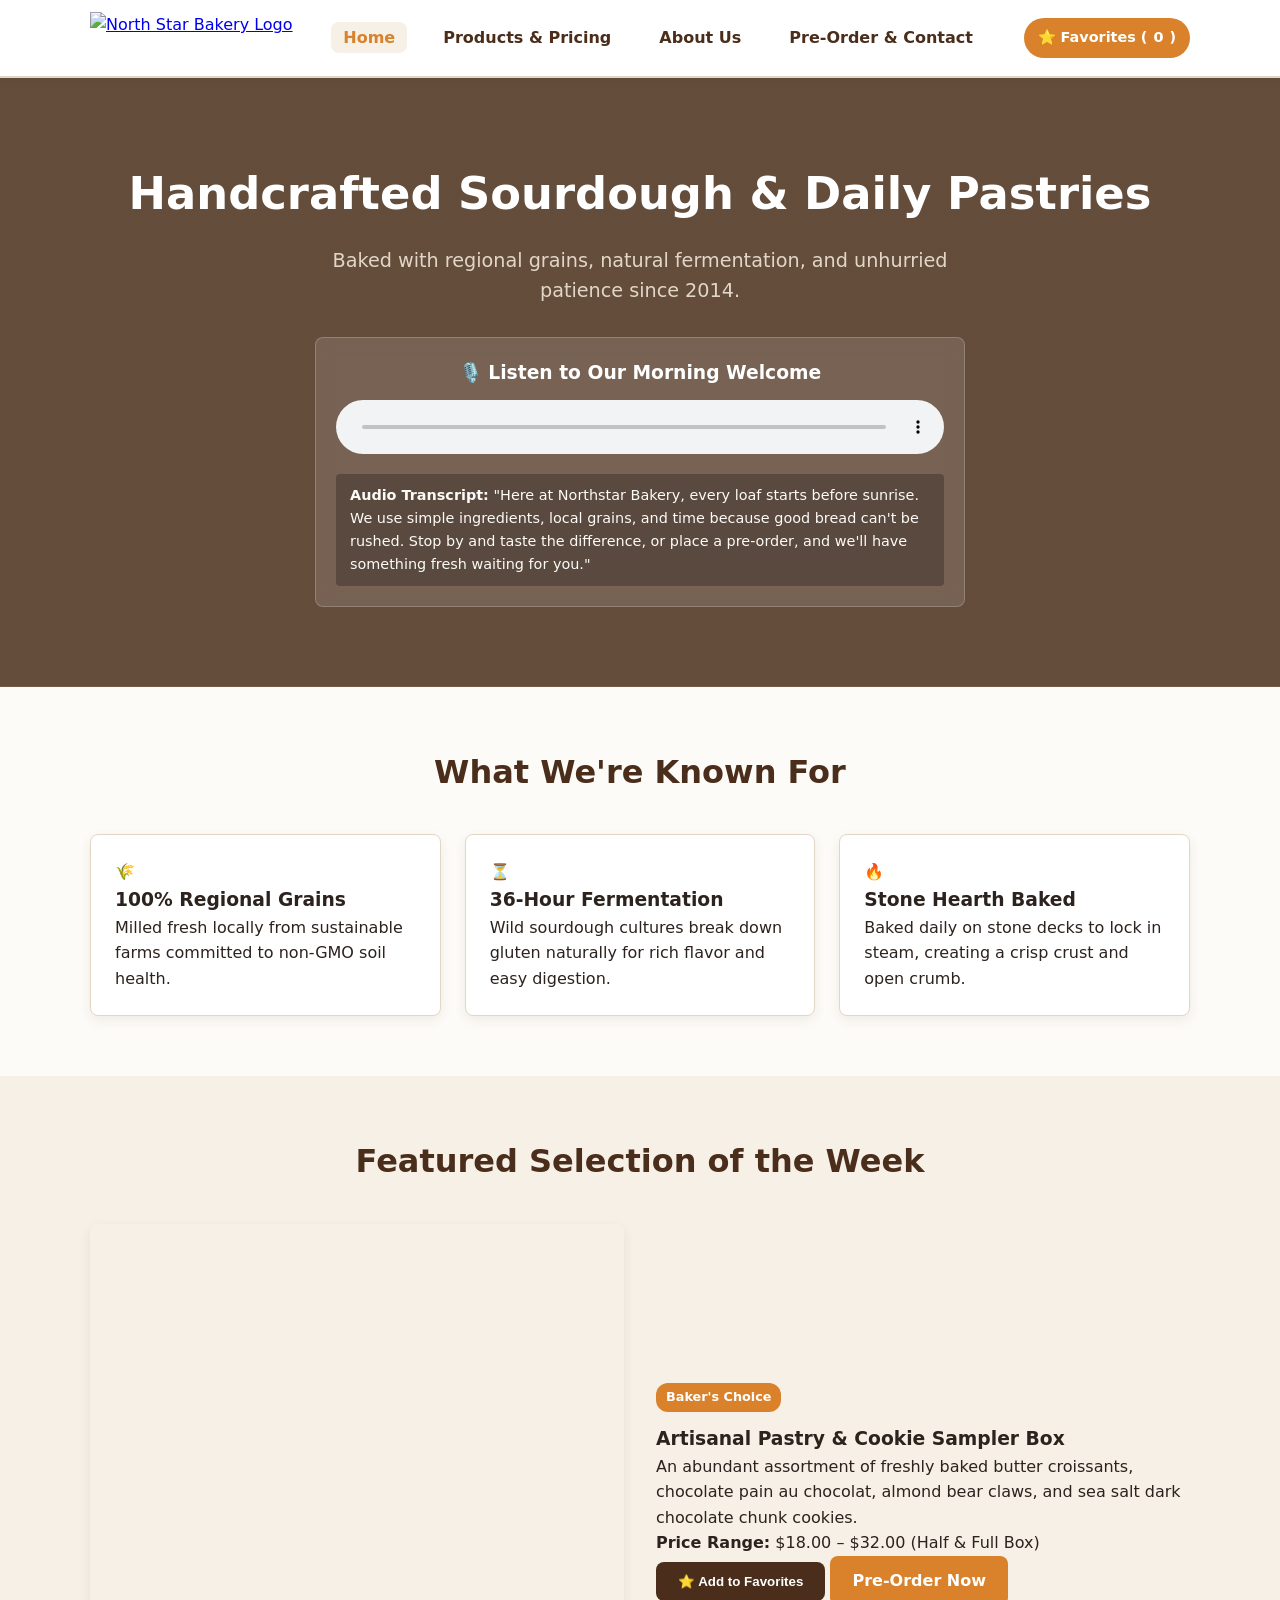
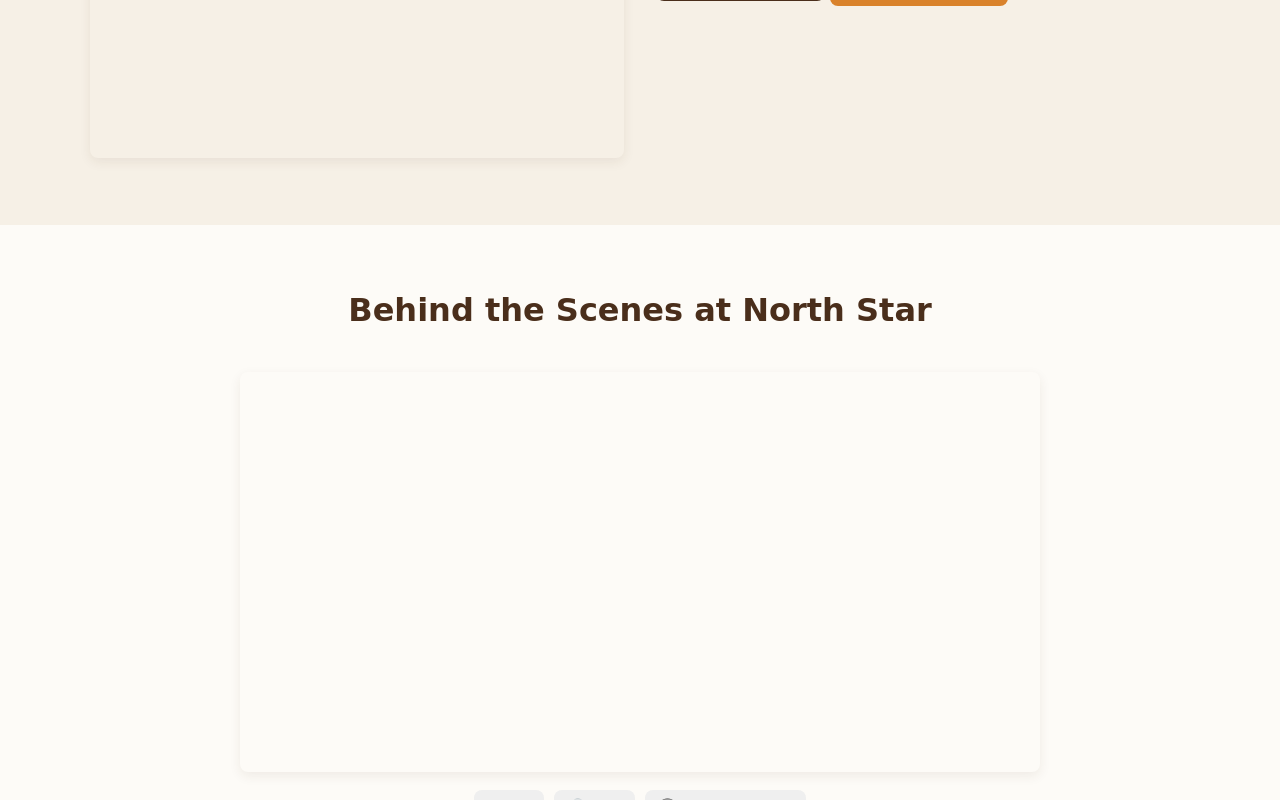
==== v2/index.html @ 2ff11820 "Add v2 folder" ====
<!DOCTYPE html>
<html lang="en">
<head>
  <meta charset="UTF-8">
  <meta name="viewport" content="width=device-width, initial-scale=1.0">
  <title>North Star Bakery | Artisanal Sourdough & Fresh Pastries</title>
  <link rel="stylesheet" href="styles.css">
</head>
<body>
  <!-- Header / Nav -->
  <header class="site-header">
    <div class="container header-inner">
      <a href="index.html" class="brand-logo">
        <img src="images/bakery-logo.png" alt="North Star Bakery Logo">
      </a>
      <button class="nav-toggle" id="nav-toggle" aria-label="Toggle Navigation">☰</button>
      <nav class="main-nav" id="main-nav">
        <ul>
          <li><a href="index.html" class="active">Home</a></li>
          <li><a href="products.html">Products & Pricing</a></li>
          <li><a href="about.html">About Us</a></li>
          <li><a href="contact.html">Pre-Order & Contact</a></li>
        </ul>
      </nav>
      <div class="favorites-badge-container">
        <a href="products.html#favorites-section" class="favorites-badge" id="favorites-badge" title="View Saved Favorites">
          ⭐ Favorites (<span id="fav-count">0</span>)
        </a>
      </div>
    </div>
  </header>

  <!-- Hero Section -->
  <section class="hero">
    <div class="container hero-content">
      <h1>Handcrafted Sourdough & Daily Pastries</h1>
      <p class="hero-tagline">Baked with regional grains, natural fermentation, and unhurried patience since 2014.</p>
      
      <!-- Audio Welcome Player -->
      <div class="audio-card">
        <h3>🎙️ Listen to Our Morning Welcome</h3>
        <audio controls preload="metadata">
          <source src="audio/bakery-welcome.mp3" type="audio/mpeg">
          Your browser does not support the audio element.
        </audio>
        <div class="audio-transcript">
          <strong>Audio Transcript:</strong> "Here at Northstar Bakery, every loaf starts before sunrise. We use simple ingredients, local grains, and time because good bread can't be rushed. Stop by and taste the difference, or place a pre-order, and we'll have something fresh waiting for you."
        </div>
      </div>
    </div>
  </section>

  <!-- Highlights Section -->
  <section class="highlights section">
    <div class="container">
      <h2 class="section-title">What We're Known For</h2>
      <div class="grid grid-3">
        <div class="card highlight-card">
          <div class="card-icon">🌾</div>
          <h3>100% Regional Grains</h3>
          <p>Milled fresh locally from sustainable farms committed to non-GMO soil health.</p>
        </div>
        <div class="card highlight-card">
          <div class="card-icon">⏳</div>
          <h3>36-Hour Fermentation</h3>
          <p>Wild sourdough cultures break down gluten naturally for rich flavor and easy digestion.</p>
        </div>
        <div class="card highlight-card">
          <div class="card-icon">🔥</div>
          <h3>Stone Hearth Baked</h3>
          <p>Baked daily on stone decks to lock in steam, creating a crisp crust and open crumb.</p>
        </div>
      </div>
    </div>
  </section>

  <!-- Featured Item of the Week -->
  <section class="featured-item section bg-alt">
    <div class="container">
      <h2 class="section-title">Featured Selection of the Week</h2>
      <div class="featured-showcase">
        <picture class="featured-picture">
          <source media="(min-width: 768px)" srcset="images/bakery-feature-large.png">
          <img src="images/bakery-feature-small.png" alt="Featured Weekly Pastry and Cookie Selection" class="responsive-feature-img">
        </picture>
        <div class="featured-info">
          <span class="badge">Baker's Choice</span>
          <h3>Artisanal Pastry & Cookie Sampler Box</h3>
          <p>An abundant assortment of freshly baked butter croissants, chocolate pain au chocolat, almond bear claws, and sea salt dark chocolate chunk cookies.</p>
          <p class="price-range"><strong>Price Range:</strong> $18.00 – $32.00 (Half & Full Box)</p>
          <button class="btn btn-primary add-fav-btn" data-id="feat-sampler" data-name="Artisanal Pastry & Cookie Sampler Box" data-price="$18.00 - $32.00">
            ⭐ Add to Favorites
          </button>
          <a href="contact.html?item=SamplerBox" class="btn btn-secondary">Pre-Order Now</a>
        </div>
      </div>
    </div>
  </section>

  <!-- Behind the Scenes Video -->
  <section class="behind-the-scenes section">
    <div class="container">
      <h2 class="section-title">Behind the Scenes at North Star</h2>
      <div class="video-container">
        <video id="bakery-video" poster="images/bakery-storefront.png" preload="metadata">
          <source src="videos/bakery-behind-scenes.mp4" type="video/mp4">
          <track kind="subtitles" src="videos/subtitles-en.vtt" srclang="en" label="English" default>
          Your browser does not support the video tag.
        </video>
        <div class="video-controls">
          <button id="btn-play-pause" class="btn btn-sm">▶ Play</button>
          <button id="btn-mute" class="btn btn-sm">🔊 Mute</button>
          <button id="btn-cc" class="btn btn-sm">💬 CC Subtitles (On)</button>
        </div>
      </div>
    </div>
  </section>

  <!-- Footer -->
  <footer class="site-footer">
    <div class="container footer-grid">
      <div>
        <h3>North Star Bakery</h3>
        <p>124 Hearthstone Way, Milltown</p>
        <p>Tue–Sun: 6:30 AM – 3:00 PM (Mon Closed)</p>
      </div>
      <div>
        <h4>Quick Links</h4>
        <ul>
          <li><a href="products.html">Daily Products</a></li>
          <li><a href="about.html">Our Philosophy</a></li>
          <li><a href="contact.html">Pre-Order Requests</a></li>
        </ul>
      </div>
      <div>
        <h4>Community</h4>
        <p>Pre-orders strongly recommended for weekend pickup.</p>
      </div>
    </div>
    <div class="footer-bottom">
      <p>&copy; 2026 North Star Bakery. All rights reserved.</p>
    </div>
  </footer>

  <script src="script.js"></script>
</body>
</html>
---- v2/styles.css ----
/* North Star Bakery Stylesheet - Touchstone 4 Aligned */

:root {
  --primary: #4A2E1B;        /* Dark Roast Brown */
  --primary-light: #6E472D;
  --accent: #D9822B;         /* Warm Gold / Crust Accent */
  --accent-hover: #B5671B;
  --bg-main: #FDFBF7;        /* Warm Wheat Background */
  --bg-card: #FFFFFF;
  --bg-alt: #F6F0E6;         /* Soft Sand Tint */
  --text-main: #2C221E;
  --text-muted: #665A52;
  --border: #E2D7C7;
  --danger: #C0392B;
  --success: #27AE60;
  --radius: 8px;
  --shadow: 0 4px 12px rgba(74, 46, 27, 0.08);
  --font-family: 'Segoe UI', system-ui, -apple-system, sans-serif;
}

* {
  box-sizing: border-box;
  margin: 0;
  padding: 0;
}

body {
  font-family: var(--font-family);
  background-color: var(--bg-main);
  color: var(--text-main);
  line-height: 1.6;
}

.container {
  max-width: 1140px;
  margin: 0 auto;
  padding: 0 20px;
}

/* Header & Nav */
.site-header {
  background-color: var(--bg-card);
  border-bottom: 2px solid var(--border);
  position: sticky;
  top: 0;
  z-index: 100;
  box-shadow: 0 2px 8px rgba(0,0,0,0.04);
}

.header-inner {
  display: flex;
  align-items: center;
  justify-content: space-between;
  padding: 12px 20px;
}

.brand-logo img {
  height: 52px;
  width: auto;
  display: block;
}

.main-nav ul {
  display: flex;
  list-style: none;
  gap: 24px;
}

.main-nav a {
  text-decoration: none;
  color: var(--primary);
  font-weight: 600;
  padding: 6px 12px;
  border-radius: var(--radius);
  transition: all 0.2s ease;
}

.main-nav a:hover,
.main-nav a.active {
  background-color: var(--bg-alt);
  color: var(--accent);
}

.favorites-badge {
  display: inline-flex;
  align-items: center;
  gap: 6px;
  background-color: var(--accent);
  color: #FFF;
  text-decoration: none;
  font-weight: 700;
  font-size: 0.9rem;
  padding: 8px 14px;
  border-radius: 20px;
  transition: background-color 0.2s;
}

.favorites-badge:hover {
  background-color: var(--accent-hover);
}

.nav-toggle {
  display: none;
  background: none;
  border: 1px solid var(--border);
  font-size: 1.5rem;
  padding: 4px 10px;
  border-radius: 4px;
  cursor: pointer;
}

/* Buttons */
.btn {
  display: inline-block;
  font-weight: 600;
  text-align: center;
  padding: 10px 20px;
  border-radius: var(--radius);
  border: 2px solid transparent;
  cursor: pointer;
  transition: all 0.2s ease;
  text-decoration: none;
}

.btn-primary {
  background-color: var(--primary);
  color: #FFF;
}

.btn-primary:hover {
  background-color: var(--primary-light);
}

.btn-secondary {
  background-color: var(--accent);
  color: #FFF;
}

.btn-secondary:hover {
  background-color: var(--accent-hover);
}

.btn-outline {
  background-color: transparent;
  border-color: var(--primary);
  color: var(--primary);
}

.btn-outline:hover,
.btn-outline.active {
  background-color: var(--primary);
  color: #FFF;
}

.btn-sm {
  padding: 6px 12px;
  font-size: 0.85rem;
}

.btn-block {
  display: block;
  width: 100%;
}

/* Sections & Layout */
.section {
  padding: 60px 0;
}

.section-title {
  text-align: center;
  font-size: 2rem;
  color: var(--primary);
  margin-bottom: 36px;
}

.bg-alt {
  background-color: var(--bg-alt);
}

.grid {
  display: grid;
  gap: 24px;
}

.grid-2 { grid-template-columns: repeat(2, 1fr); }
.grid-3 { grid-template-columns: repeat(3, 1fr); }

/* Cards */
.card {
  background-color: var(--bg-card);
  border: 1px solid var(--border);
  border-radius: var(--radius);
  padding: 24px;
  box-shadow: var(--shadow);
}

/* Hero */
.hero {
  background: linear-gradient(rgba(74, 46, 27, 0.85), rgba(74, 46, 27, 0.85)), url('images/bakery-storefront.png');
  background-size: cover;
  background-position: center;
  color: #FFF;
  padding: 80px 0;
  text-align: center;
}

.hero h1 {
  font-size: 2.8rem;
  margin-bottom: 16px;
  color: #FFF;
}

.hero-tagline {
  font-size: 1.2rem;
  max-width: 700px;
  margin: 0 auto 30px;
  color: #E2D7C7;
}

.audio-card {
  background: rgba(255, 255, 255, 0.12);
  backdrop-filter: blur(8px);
  border: 1px solid rgba(255, 255, 255, 0.2);
  max-width: 650px;
  margin: 0 auto;
  padding: 20px;
  border-radius: var(--radius);
}

.audio-card h3 {
  margin-bottom: 12px;
  color: #FFF;
}

.audio-card audio {
  width: 100%;
  margin-bottom: 12px;
}

.audio-transcript {
  font-size: 0.9rem;
  color: #FDFBF7;
  text-align: left;
  background: rgba(0,0,0,0.25);
  padding: 10px 14px;
  border-radius: 4px;
}

/* Featured Showcase */
.featured-showcase {
  display: grid;
  grid-template-columns: 1fr 1fr;
  gap: 32px;
  align-items: center;
}

.responsive-feature-img {
  width: 100%;
  height: auto;
  border-radius: var(--radius);
  box-shadow: var(--shadow);
}

.badge {
  display: inline-block;
  background-color: var(--accent);
  color: #FFF;
  font-size: 0.8rem;
  font-weight: 700;
  padding: 4px 10px;
  border-radius: 12px;
  margin-bottom: 12px;
}

/* Products Page */
.page-banner {
  background-color: var(--primary);
  color: #FFF;
  padding: 40px 0;
  text-align: center;
}

.filter-controls {
  display: flex;
  justify-content: center;
  gap: 12px;
  margin-bottom: 28px;
  flex-wrap: wrap;
}

.filter-btn {
  background-color: var(--bg-card);
  border: 1px solid var(--border);
  padding: 8px 18px;
  border-radius: 20px;
  font-weight: 600;
  cursor: pointer;
  color: var(--primary);
  transition: all 0.2s;
}

.filter-btn.active, .filter-btn:hover {
  background-color: var(--primary);
  color: #FFF;
}

.product-img {
  width: 100%;
  height: 200px;
  object-fit: cover;
  border-radius: 4px;
  margin-bottom: 14px;
}

.category-tag {
  font-size: 0.75rem;
  font-weight: 700;
  text-transform: uppercase;
  color: var(--accent);
  letter-spacing: 0.5px;
}

.product-meta {
  margin: 12px 0;
  font-weight: 700;
  color: var(--primary);
}

/* Favorites Drawer */
.favorites-drawer {
  background-color: var(--bg-alt);
  border: 2px dashed var(--accent);
  margin-bottom: 32px;
}

.favorites-header {
  display: flex;
  justify-content: space-between;
  align-items: center;
  margin-bottom: 12px;
}

.favorites-list-empty {
  font-style: italic;
  color: var(--text-muted);
}

.fav-item-row {
  display: flex;
  justify-content: space-between;
  align-items: center;
  padding: 8px 0;
  border-bottom: 1px solid var(--border);
}

.favorites-actions {
  margin-top: 16px;
  text-align: right;
}

/* Video Player */
.video-container {
  max-width: 800px;
  margin: 0 auto;
}

.video-container video {
  width: 100%;
  border-radius: var(--radius);
  box-shadow: var(--shadow);
}

.video-controls {
  display: flex;
  gap: 10px;
  margin-top: 10px;
  justify-content: center;
}

/* Forms & Validation */
.form-group {
  margin-bottom: 18px;
}

.form-group label {
  display: block;
  font-weight: 600;
  margin-bottom: 6px;
  color: var(--primary);
}

.required {
  color: var(--danger);
}

.form-control {
  width: 100%;
  padding: 10px 14px;
  border: 1px solid var(--border);
  border-radius: 6px;
  font-family: inherit;
  font-size: 0.95rem;
}

.form-control:focus {
  outline: none;
  border-color: var(--accent);
  box-shadow: 0 0 0 3px rgba(217, 130, 43, 0.15);
}

.form-control.is-invalid {
  border-color: var(--danger);
  background-color: #FDEDEC;
}

.error-msg {
  display: block;
  color: var(--danger);
  font-size: 0.825rem;
  margin-top: 4px;
  font-weight: 600;
}

.alert {
  padding: 14px 18px;
  border-radius: var(--radius);
  margin-bottom: 20px;
}

.alert-info {
  background-color: #EBF5FB;
  border: 1px solid #AED6F1;
  color: #1B4F72;
}

.alert-success {
  background-color: #E8F8F5;
  border: 1px solid #A3E4D7;
  color: #117864;
}

.hidden {
  display: none !important;
}

/* Footer */
.site-footer {
  background-color: var(--primary);
  color: #E2D7C7;
  padding: 40px 0 20px;
}

.footer-grid {
  display: grid;
  grid-template-columns: 2fr 1fr 1fr;
  gap: 32px;
  margin-bottom: 24px;
}

.site-footer h3, .site-footer h4 {
  color: #FFF;
  margin-bottom: 12px;
}

.site-footer ul {
  list-style: none;
}

.site-footer a {
  color: #E2D7C7;
  text-decoration: none;
}

.site-footer a:hover {
  color: var(--accent);
}

.footer-bottom {
  border-top: 1px solid rgba(255,255,255,0.1);
  padding-top: 16px;
  text-align: center;
  font-size: 0.85rem;
}

/* Responsive */
@media (max-width: 768px) {
  .nav-toggle { display: block; }
  .main-nav {
    display: none;
    width: 100%;
    position: absolute;
    top: 100%;
    left: 0;
    background-color: var(--bg-card);
    padding: 16px;
    border-bottom: 2px solid var(--border);
  }
  .main-nav.open { display: block; }
  .main-nav ul { flex-direction: column; }
  .grid-2, .grid-3 { grid-template-columns: 1fr; }
  .featured-showcase { grid-template-columns: 1fr; }
  .footer-grid { grid-template-columns: 1fr; }
}
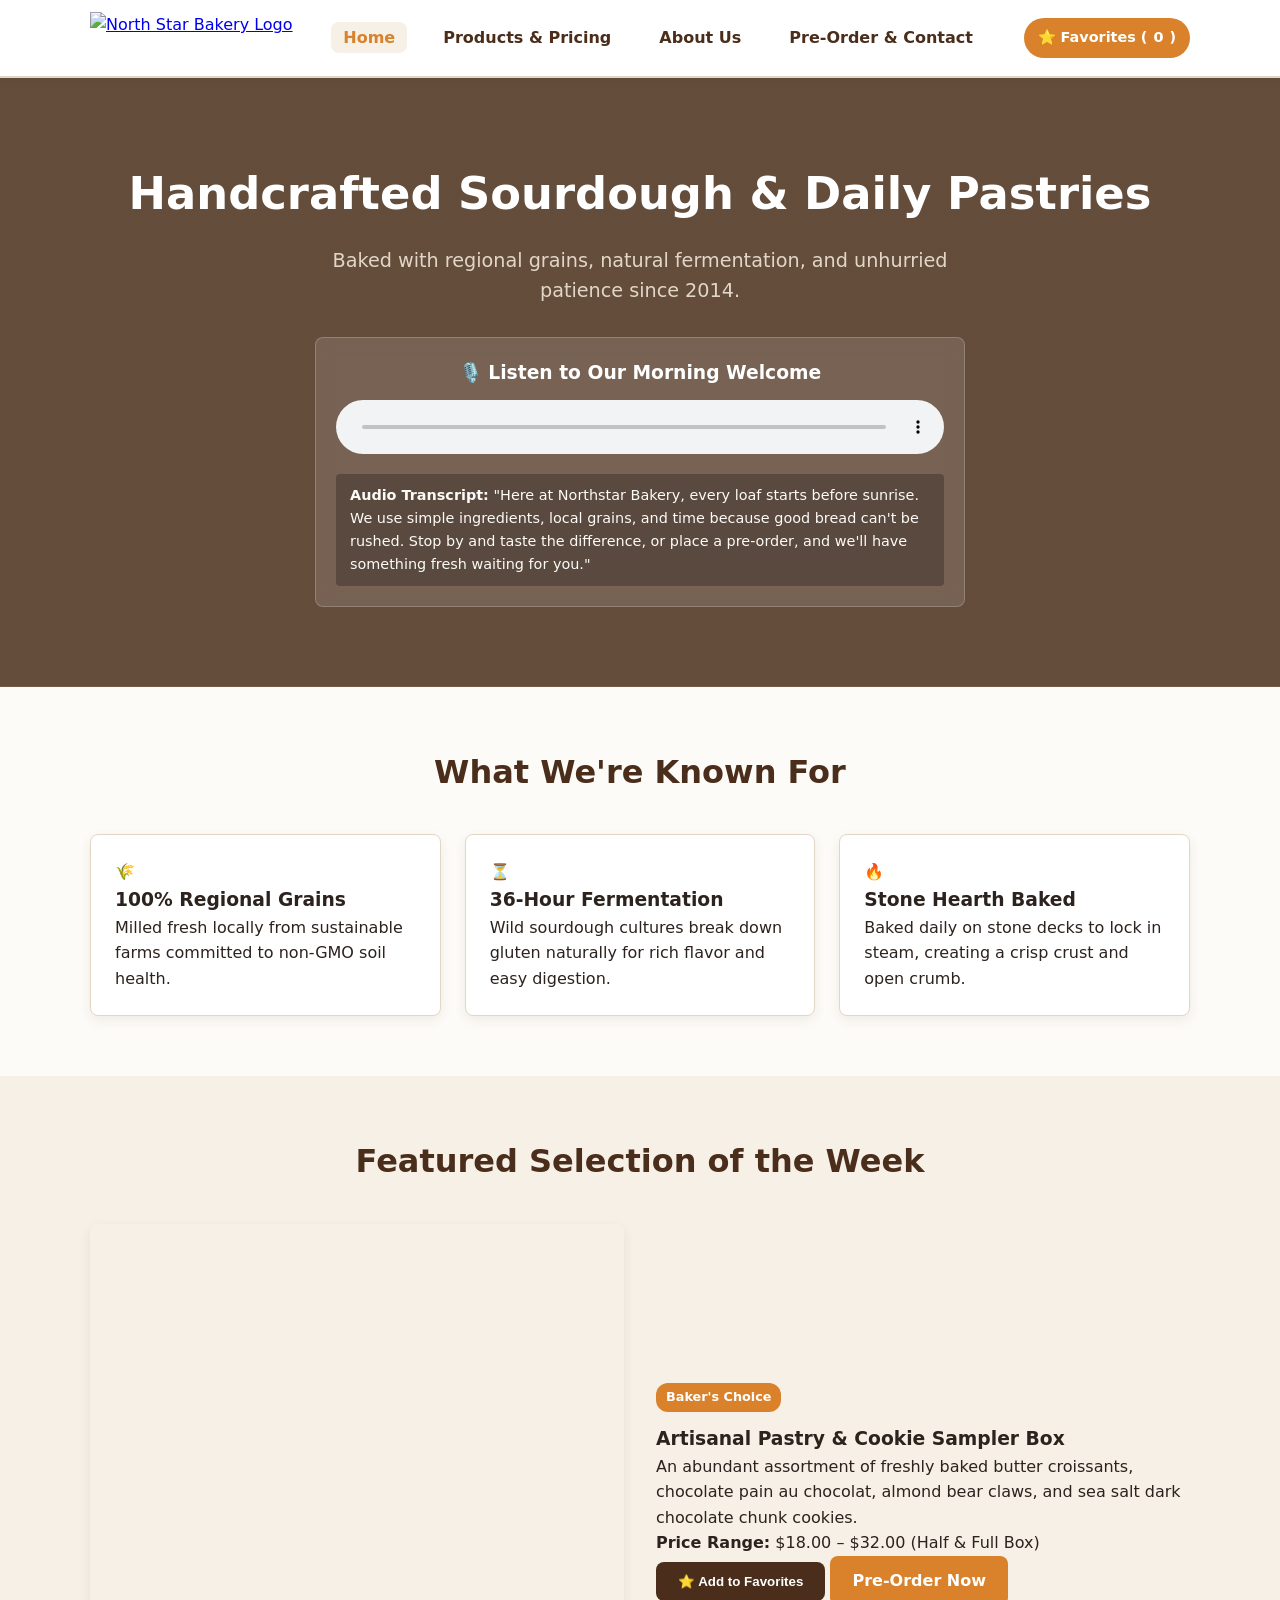
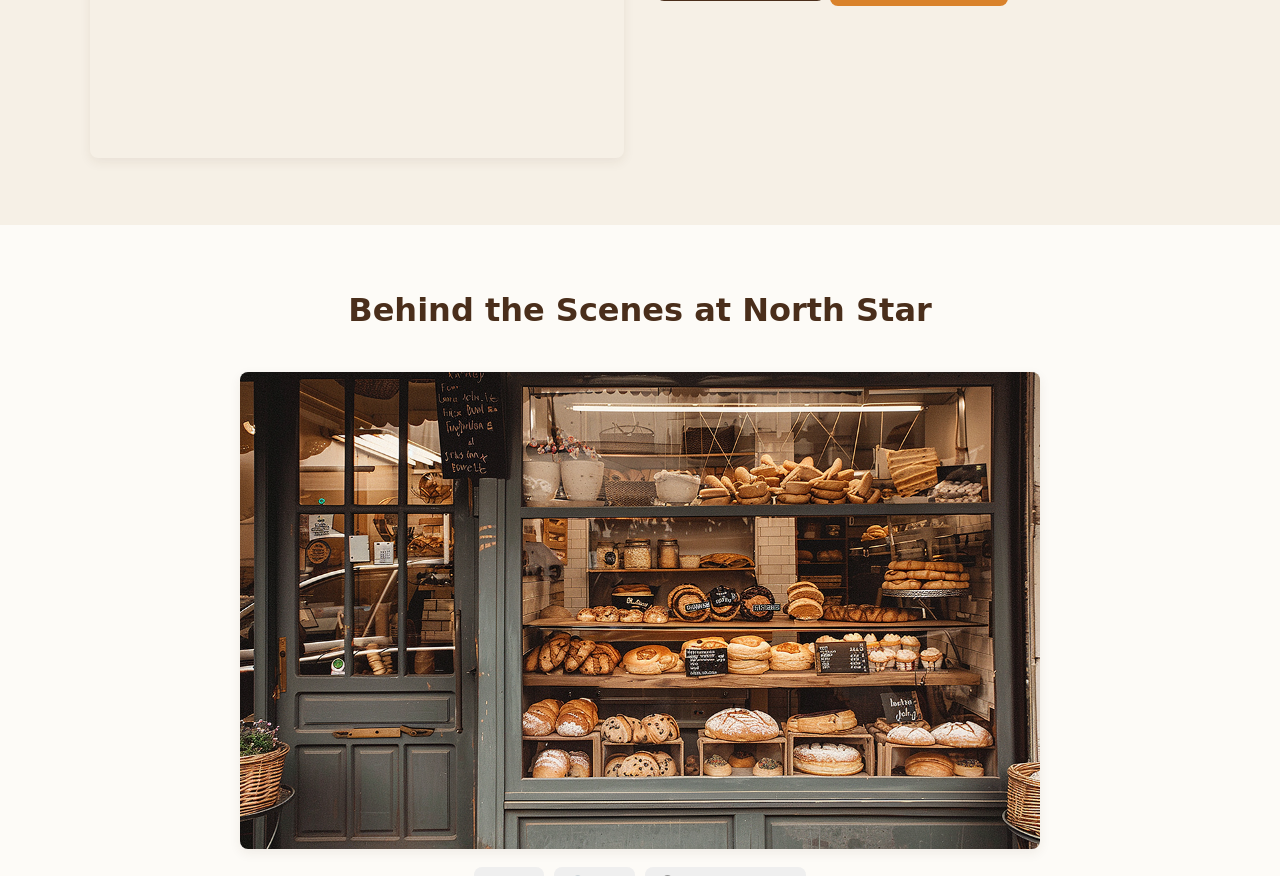
==== commit 8097a13c: "Update index.html" ====
--- a/v2/index.html
+++ b/v2/index.html
@@ -102,9 +102,9 @@
     <div class="container">
       <h2 class="section-title">Behind the Scenes at North Star</h2>
       <div class="video-container">
-        <video id="bakery-video" poster="images/bakery-storefront.png" preload="metadata">
-          <source src="videos/bakery-behind-scenes.mp4" type="video/mp4">
-          <track kind="subtitles" src="videos/subtitles-en.vtt" srclang="en" label="English" default>
+        <video id="bakery-video" poster="../images/bakery-storefront.png" preload="metadata">
+          <source src="../videos/bakery-behind-scenes.mp4" type="video/mp4">
+          <track kind="subtitles" src="../videos/subtitles-en.vtt" srclang="en" label="English" default>
           Your browser does not support the video tag.
         </video>
         <div class="video-controls">
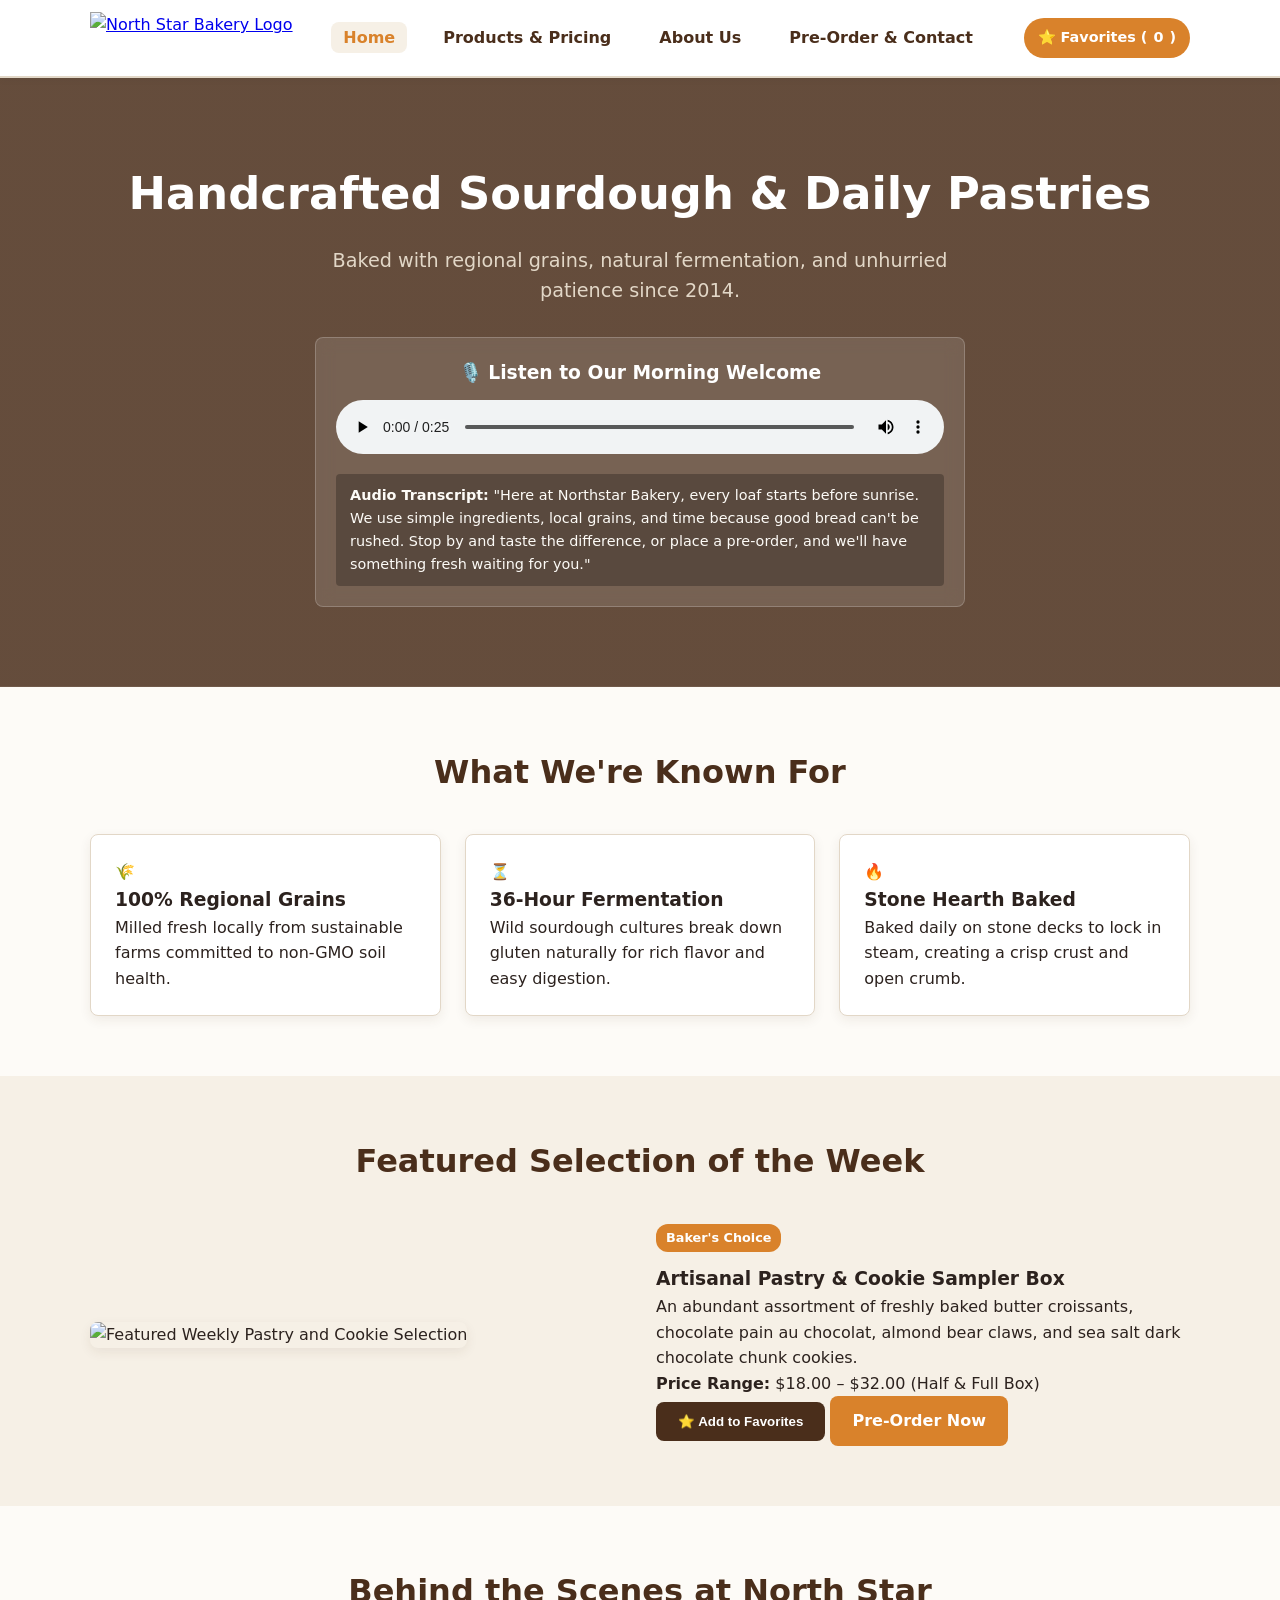
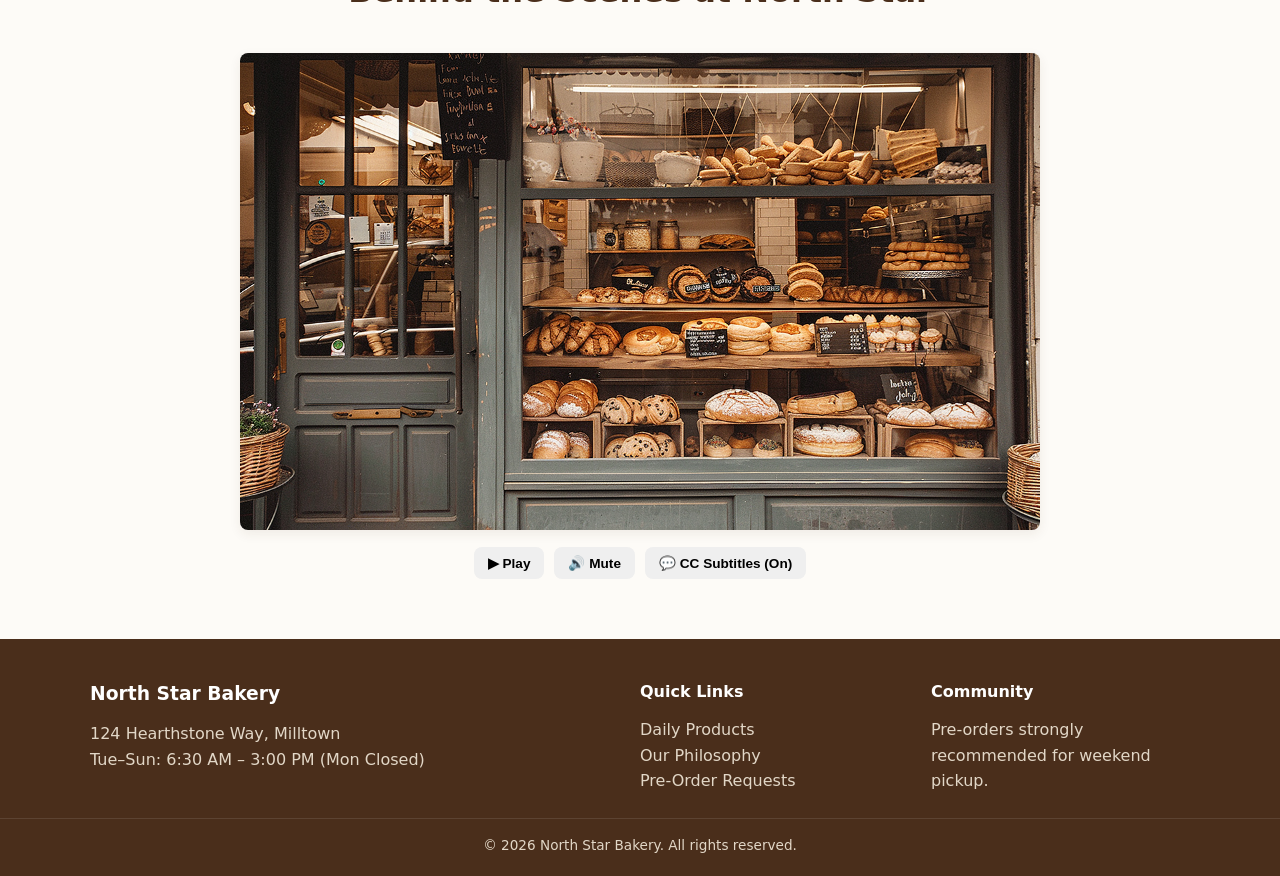
==== commit bc85b286: "Update audio source path in index.html" ====
--- a/v2/index.html
+++ b/v2/index.html
@@ -40,7 +40,7 @@
       <div class="audio-card">
         <h3>🎙️ Listen to Our Morning Welcome</h3>
         <audio controls preload="metadata">
-          <source src="audio/bakery-welcome.mp3" type="audio/mpeg">
+          <source src="../audio/bakery-welcome.mp3" type="audio/mpeg">
           Your browser does not support the audio element.
         </audio>
         <div class="audio-transcript">
